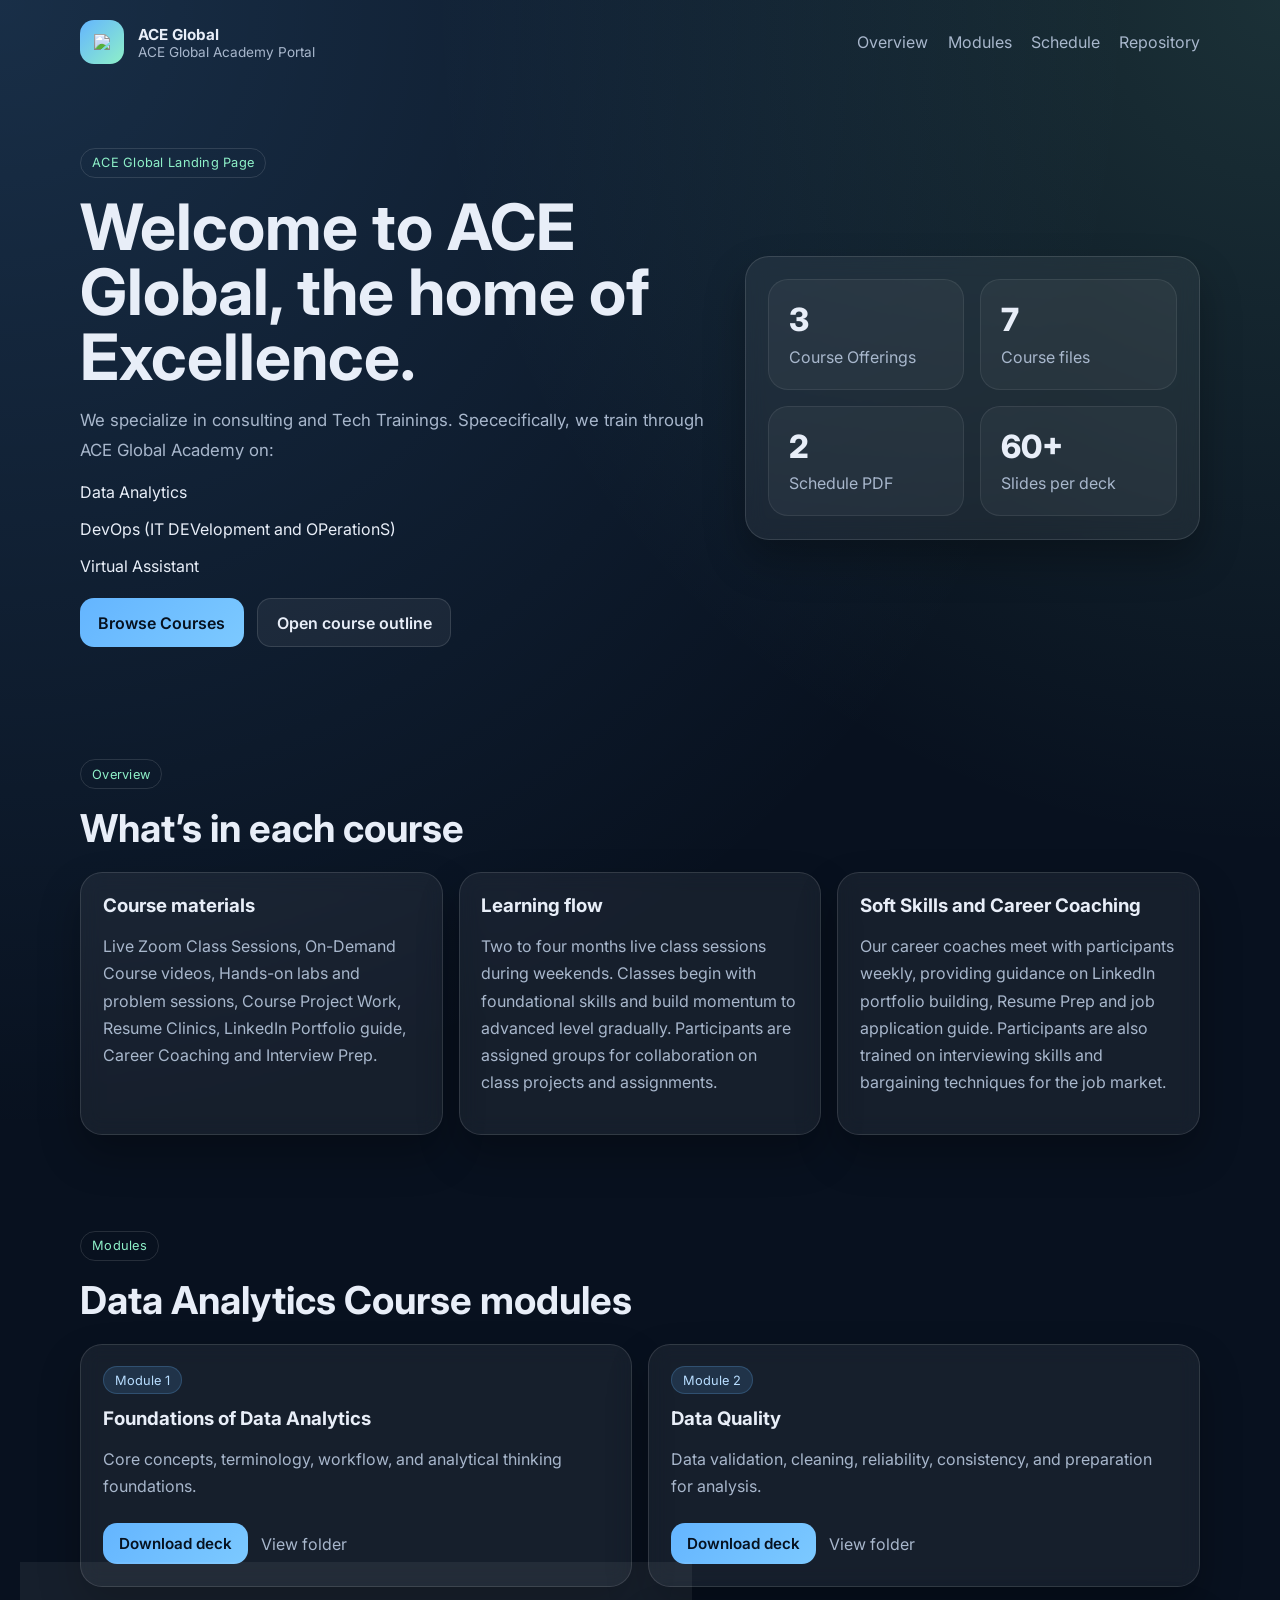
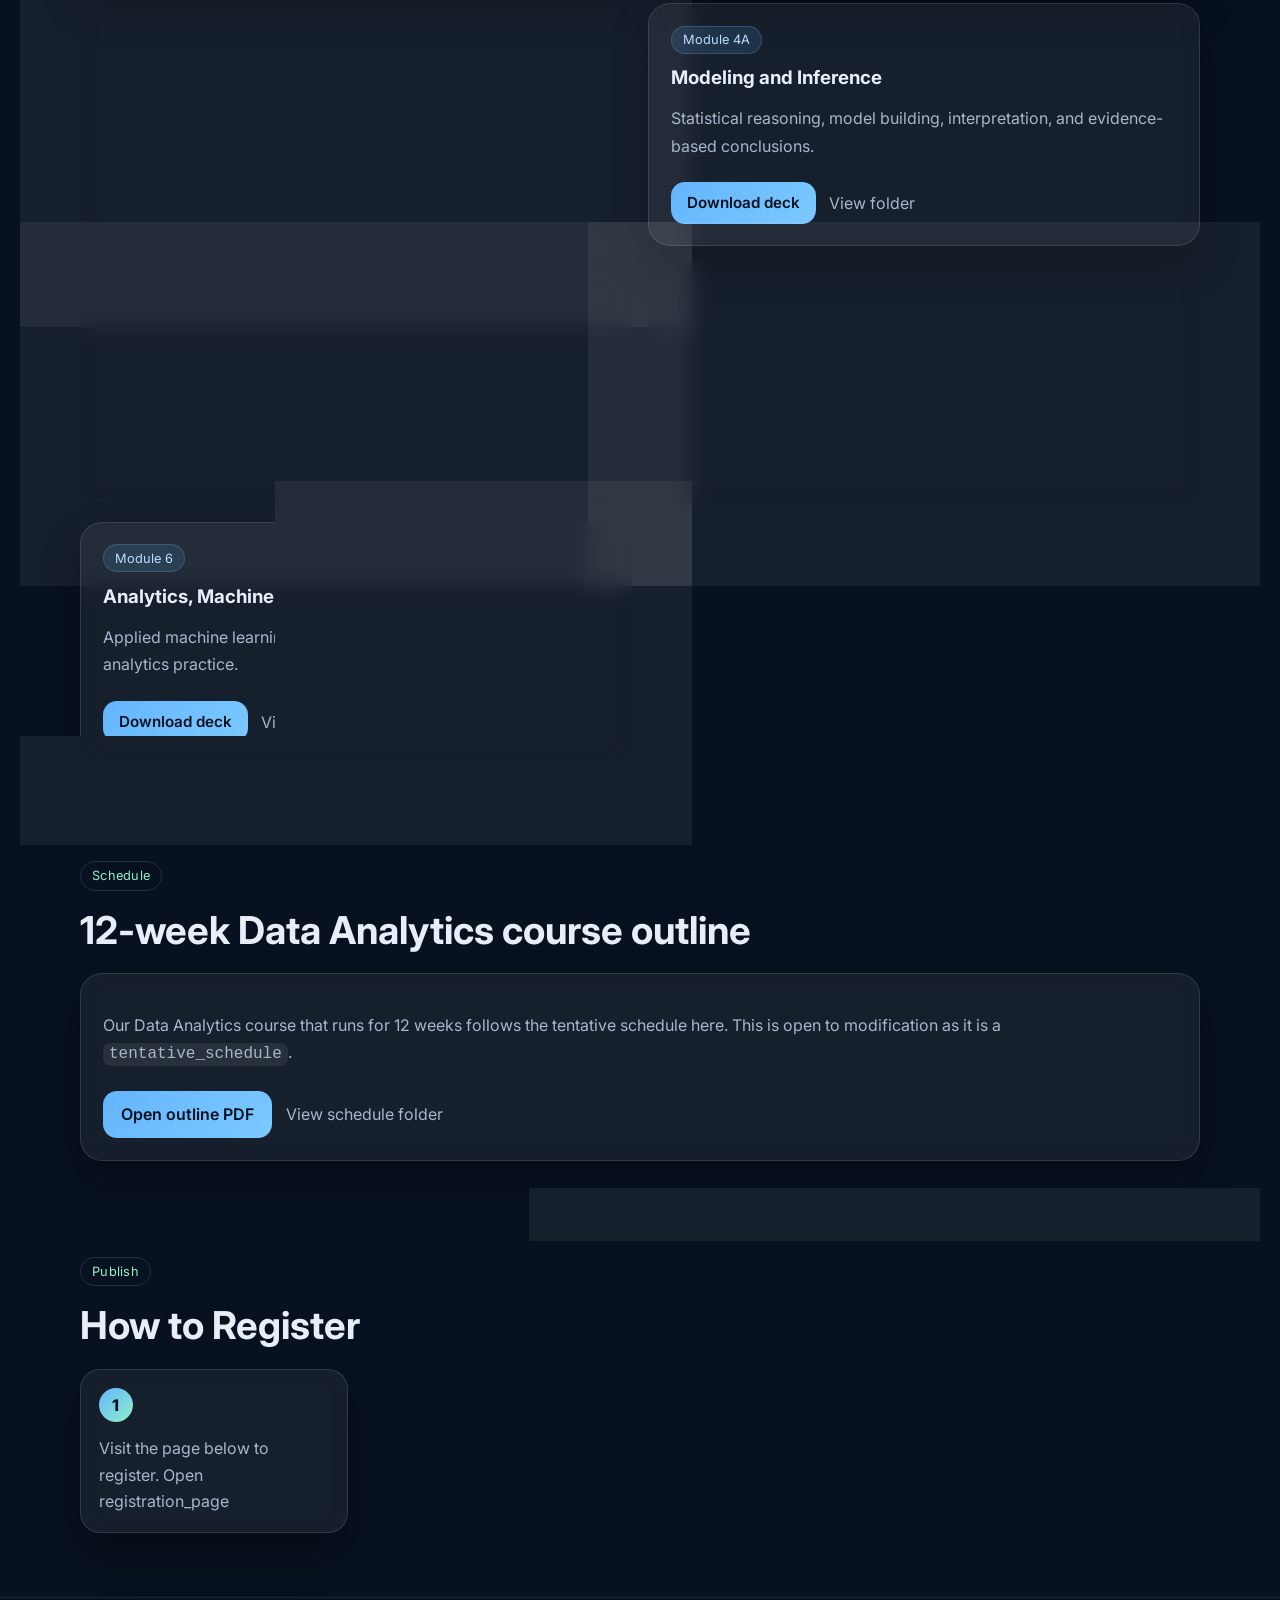
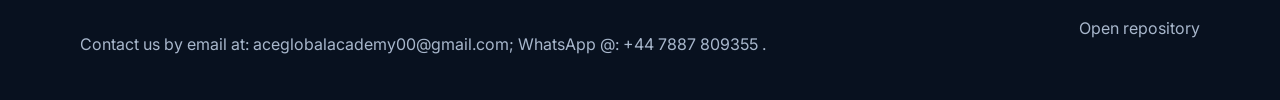
==== index.html @ cd76f262 "updated html file" ====
<!DOCTYPE html>
<html lang="en">
<head>
  <meta charset="UTF-8" />
  <meta name="viewport" content="width=device-width, initial-scale=1.0" />
  <title>ACE Global Analytics Course</title>
  <meta name="description" content="ACE Global public analytics course materials, including module decks and the 12-week course outline." />
  <link rel="preconnect" href="https://fonts.googleapis.com">
  <link rel="preconnect" href="https://fonts.gstatic.com" crossorigin>
  <link href="https://fonts.googleapis.com/css2?family=Inter:wght@400;500;600;700;800&display=swap" rel="stylesheet">
  <link rel="stylesheet" href="styles.css" />
</head>
<body>
  <header class="hero">
    <nav class="nav container">
      <div class="brand">
	      <div class="brand-mark"><img src="ACE.jpg"></div>
        <div>
          <div class="brand-title">ACE Global</div>
          <div class="brand-subtitle">ACE Global Academy Portal</div>
        </div>
      </div>
      <div class="nav-links">
        <a href="#overview">Overview</a>
        <a href="#modules">Modules</a>
        <a href="#schedule">Schedule</a>
        <a href="https://github.com/aceglobe/Analytics" target="_blank" rel="noopener noreferrer">Repository</a>
      </div>
    </nav>

    <section class="container hero-content">
      <div class="hero-copy">
        <span class="eyebrow">ACE Global Landing Page</span>
        <h1>Welcome to ACE Global, the home of Excellence.</h1>
        <p>
          We specialize in consulting and Tech Trainings. Spececifically, we train through ACE Global Academy on:
        </p>

	</p>
	   Data Analytics
	</p>

	</p>
           DevOps (IT DEVelopment and OPerationS)
        </p>

	</p>
           Virtual Assistant
        </p>
	
        <div class="hero-actions">
          <a class="button primary" href="#modules">Browse Courses</a>
          <a class="button secondary" href="#schedule">Open course outline</a>
        </div>
      </div>
      <div class="hero-card">
        <div class="stat-grid">
          <div class="stat">
            <span class="stat-number">3</span>
            <span class="stat-label">Course Offerings</span>
          </div>
          <div class="stat">
            <span class="stat-number">7</span>
            <span class="stat-label">Course files</span>
          </div>
          <div class="stat">
            <span class="stat-number">2</span>
            <span class="stat-label">Schedule PDF</span>
          </div>
          <div class="stat">
            <span class="stat-number">60+</span>
            <span class="stat-label">Slides per deck</span>
          </div>
        </div>
      </div>
    </section>
  </header>

  <main>
    <section id="overview" class="container section">
      <div class="section-heading">
        <span class="eyebrow">Overview</span>
        <h2>What’s in each course </h2>
      </div>
      <div class="overview-grid">
        <article class="panel">
          <h3>Course materials</h3>
          <p>
            Live Zoom Class Sessions, On-Demand Course videos, Hands-on labs and problem sessions, Course Project Work, Resume Clinics, LinkedIn Portfolio guide, Career Coaching and Interview Prep. 
          </p>
        </article>
        <article class="panel">
          <h3>Learning flow</h3>
          <p>
            Two to four months live class sessions during weekends. Classes begin with foundational skills and build momentum to advanced level gradually. Participants are assigned groups for collaboration on class projects and assignments. 
          </p>
        </article>
        <article class="panel">
          <h3>Soft Skills and Career Coaching</h3>
          <p>
            Our career coaches meet with participants weekly, providing guidance on LinkedIn portfolio building, Resume Prep and job application guide. Participants are also trained on interviewing skills and bargaining techniques for the job market. 
	  </p>
        </article>
      </div>
    </section>

    <section id="modules" class="container section">
      <div class="section-heading">
        <span class="eyebrow">Modules</span>
        <h2>Data Analytics Course modules</h2>
      </div>

      <div class="cards">
        <article class="card">
          <div class="card-badge">Module 1</div>
          <h3>Foundations of Data Analytics</h3>
          <p>Core concepts, terminology, workflow, and analytical thinking foundations.</p>
          <div class="card-actions">
            <a class="button small primary" href="https://github.com/aceglobe/Analytics/blob/main/module1/50_Module_1_Foundations_of_Data_Analytics_Expanded_60plus_Student_REUPLOAD.pptx?raw=1">Download deck</a>
            <a class="text-link" href="https://github.com/aceglobe/Analytics/tree/main/module1" target="_blank" rel="noopener noreferrer">View folder</a>
          </div>
        </article>

        <article class="card">
          <div class="card-badge">Module 2</div>
          <h3>Data Quality</h3>
          <p>Data validation, cleaning, reliability, consistency, and preparation for analysis.</p>
          <div class="card-actions">
            <a class="button small primary" href="https://github.com/aceglobe/Analytics/blob/main/module2/Module_2_Data_Quality_Expanded_60plus_Student.pptx?raw=1">Download deck</a>
            <a class="text-link" href="https://github.com/aceglobe/Analytics/tree/main/module2" target="_blank" rel="noopener noreferrer">View folder</a>
          </div>
        </article>

        <article class="card">
          <div class="card-badge">Module 3</div>
          <h3>Exploratory Data Analysis</h3>
          <p>Pattern discovery, summary techniques, visual exploration, and early insight generation.</p>
          <div class="card-actions">
            <a class="button small primary" href="https://github.com/aceglobe/Analytics/blob/main/module3/Module_3_EDA_Expanded_60plus_Student.pptx?raw=1">Download deck</a>
            <a class="text-link" href="https://github.com/aceglobe/Analytics/tree/main/module3" target="_blank" rel="noopener noreferrer">View folder</a>
          </div>
        </article>

        <article class="card">
          <div class="card-badge">Module 4A</div>
          <h3>Modeling and Inference</h3>
          <p>Statistical reasoning, model building, interpretation, and evidence-based conclusions.</p>
          <div class="card-actions">
            <a class="button small primary" href="https://github.com/aceglobe/Analytics/blob/main/module4/Module_4_Modeling_and_Inference_Expanded_60plus_Student%20(1).pptx?raw=1">Download deck</a>
            <a class="text-link" href="https://github.com/aceglobe/Analytics/tree/main/module4" target="_blank" rel="noopener noreferrer">View folder</a>
          </div>
        </article>

        <article class="card">
          <div class="card-badge">Module 4B</div>
          <h3>Hypothesis Testing & Experimental Inference</h3>
          <p>Testing frameworks, experimental design, significance, and interpretation of results.</p>
          <div class="card-actions">
            <a class="button small primary" href="https://github.com/aceglobe/Analytics/blob/main/module4/Module_4B_Hypothesis_Testing_and_Experimental_Inference_Expanded_60plus_Student_REUPLOAD.pptx?raw=1">Download deck</a>
            <a class="text-link" href="https://github.com/aceglobe/Analytics/tree/main/module4" target="_blank" rel="noopener noreferrer">View folder</a>
          </div>
        </article>

        <article class="card">
          <div class="card-badge">Module 5</div>
          <h3>Predictive & Prescriptive Analytics</h3>
          <p>Forecasting, decision support, optimization, and action-oriented analytics methods.</p>
          <div class="card-actions">
            <a class="button small primary" href="https://github.com/aceglobe/Analytics/blob/main/module5/Module_5_Predictive_and_Prescriptive_Analytics_Expanded_60plus_Student_REUPLOAD.pptx?raw=1">Download deck</a>
            <a class="text-link" href="https://github.com/aceglobe/Analytics/tree/main/module5" target="_blank" rel="noopener noreferrer">View folder</a>
          </div>
        </article>

        <article class="card">
          <div class="card-badge">Module 6</div>
          <h3>Analytics, Machine Learning & AI</h3>
          <p>Applied machine learning concepts and the role of AI in modern analytics practice.</p>
          <div class="card-actions">
            <a class="button small primary" href="https://github.com/aceglobe/Analytics/blob/main/module6/Module_7_Analytics_Machine_Learning_and_AI_Expanded_60plus_Student_REUPLOAD.pptx?raw=1">Download deck</a>
            <a class="text-link" href="https://github.com/aceglobe/Analytics/tree/main/module6" target="_blank" rel="noopener noreferrer">View folder</a>
          </div>
        </article>
      </div>
    </section>

    <section id="schedule" class="container section">
      <div class="section-heading">
        <span class="eyebrow">Schedule</span>
        <h2>12-week Data Analytics course outline</h2>
      </div>
      <div class="schedule-panel">
        <div>
          <p>
            Our Data Analytics course that runs for 12 weeks follows the tentative schedule here. This is open to modification as it is a <code>tentative_schedule</code>.
          </p>
          <div class="card-actions">
            <a class="button primary" href="https://github.com/aceglobe/Analytics/blob/main/tentative_schedule/12_Week_Data_Analytics_Course_Outline.pdf?raw=1">Open outline PDF</a>
            <a class="text-link" href="https://github.com/aceglobe/Analytics/tree/main/tentative_schedule" target="_blank" rel="noopener noreferrer">View schedule folder</a>
          </div>
        </div>
      </div>
    </section>

    <section class="container section">
      <div class="section-heading">
        <span class="eyebrow">Publish</span>
        <h2>How to Register</h2>
      </div>
      <div class="steps">
        <div class="step"><span>1</span>
		<p>
		  Visit the page below to register.
		  <a href="https://docs.google.com/forms/d/e/1FAIpQLScy0Xc6kVaks9pZMS_mR-wgnN0rDf_2J7E4fteu8I2uN9z2Rg/viewform?usp=header" target="_blank" rel="noopener noreferrer"></code>Open registration_page</a>
		</p>
	</div>
    </section>
  </main>

  <footer class="footer">
    <div class="container footer-content">
      <p>Contact us by email at: aceglobalacademy00@gmail.com; WhatsApp @: +44 7887 809355
 .</p>
      <a href="https://github.com/aceglobe/Analytics" target="_blank" rel="noopener noreferrer">Open repository</a>
    </div>
  </footer>
</body>
</html>
---- styles.css ----
:root {
  --bg: #08111f;
  --bg-soft: #0f1b2d;
  --panel: rgba(255,255,255,0.06);
  --panel-border: rgba(255,255,255,0.12);
  --text: #e8eef8;
  --muted: #a8b7cc;
  --accent: #64b5ff;
  --accent-2: #8ef0c8;
  --shadow: 0 20px 40px rgba(0,0,0,0.28);
}

* { box-sizing: border-box; }
html { scroll-behavior: smooth; }
body {
  margin: 0;
  font-family: 'Inter', system-ui, sans-serif;
  background:
    radial-gradient(circle at top left, rgba(100,181,255,0.18), transparent 32%),
    radial-gradient(circle at top right, rgba(142,240,200,0.14), transparent 24%),
    var(--bg);
  color: var(--text);
}

a { color: inherit; text-decoration: none; }
.container { width: min(1120px, calc(100% - 2rem)); margin: 0 auto; }
.hero { padding-bottom: 3rem; }
.nav {
  display: flex;
  justify-content: space-between;
  align-items: center;
  padding: 1.25rem 0;
}
.brand { display: flex; gap: 0.85rem; align-items: center; }
.brand-mark {
  width: 44px; height: 44px; border-radius: 14px;
  display: grid; place-items: center;
  background: linear-gradient(135deg, var(--accent), var(--accent-2));
  color: #03111f; font-weight: 800;
}
.brand-title { font-size: 0.95rem; font-weight: 700; }
.brand-subtitle { font-size: 0.85rem; color: var(--muted); }
.nav-links { display: flex; gap: 1.2rem; color: var(--muted); }
.nav-links a:hover, .text-link:hover { color: white; }
.hero-content {
  display: grid;
  grid-template-columns: 1.25fr 0.9fr;
  gap: 2rem;
  align-items: center;
  padding: 4rem 0 2rem;
}
.eyebrow {
  display: inline-block;
  padding: 0.4rem 0.7rem;
  border: 1px solid var(--panel-border);
  border-radius: 999px;
  color: var(--accent-2);
  font-size: 0.8rem;
  letter-spacing: 0.02em;
  margin-bottom: 1rem;
}
.hero-copy h1 {
  font-size: clamp(2.5rem, 5vw, 4.5rem);
  line-height: 1.02;
  margin: 0 0 1rem;
}
.hero-copy p {
  font-size: 1.05rem;
  color: var(--muted);
  max-width: 650px;
  line-height: 1.75;
}
.hero-actions, .card-actions { display: flex; gap: 0.85rem; flex-wrap: wrap; margin-top: 1.4rem; }
.button {
  display: inline-flex; align-items: center; justify-content: center;
  min-height: 46px; padding: 0.85rem 1.15rem; border-radius: 14px;
  font-weight: 600; transition: transform 0.18s ease, opacity 0.18s ease;
}
.button:hover { transform: translateY(-1px); }
.button.primary { background: linear-gradient(135deg, var(--accent), #7cc9ff); color: #06111f; }
.button.secondary { background: rgba(255,255,255,0.06); border: 1px solid var(--panel-border); }
.button.small { min-height: 40px; padding: 0.7rem 1rem; font-size: 0.95rem; }
.text-link { color: var(--muted); display: inline-flex; align-items: center; }
.hero-card, .panel, .card, .schedule-panel, .step {
  background: var(--panel);
  border: 1px solid var(--panel-border);
  box-shadow: var(--shadow);
  backdrop-filter: blur(10px);
}
.hero-card {
  border-radius: 24px;
  padding: 1.4rem;
}
.stat-grid {
  display: grid;
  grid-template-columns: repeat(2, 1fr);
  gap: 1rem;
}
.stat {
  background: rgba(255,255,255,0.04);
  border: 1px solid rgba(255,255,255,0.08);
  border-radius: 20px;
  padding: 1.25rem;
}
.stat-number { display:block; font-size: 2rem; font-weight: 800; margin-bottom: 0.35rem; }
.stat-label { color: var(--muted); line-height: 1.5; }
.section { padding: 2rem 0 4rem; }
.section-heading { margin-bottom: 1.3rem; }
.section-heading h2 { margin: 0; font-size: clamp(1.7rem, 3vw, 2.5rem); }
.overview-grid, .cards, .steps {
  display: grid;
  gap: 1rem;
}
.overview-grid { grid-template-columns: repeat(3, 1fr); }
.cards { grid-template-columns: repeat(2, 1fr); }
.panel, .card, .schedule-panel { border-radius: 22px; padding: 1.35rem; }
.panel p, .card p, .schedule-panel p { color: var(--muted); line-height: 1.7; }
.card-badge {
  display: inline-block;
  background: rgba(100,181,255,0.14);
  color: #b8ddff;
  border: 1px solid rgba(100,181,255,0.22);
  border-radius: 999px;
  padding: 0.35rem 0.7rem;
  font-size: 0.8rem;
  margin-bottom: 0.8rem;
}
.card h3, .panel h3 { margin-top: 0; margin-bottom: 0.55rem; }
.steps { grid-template-columns: repeat(4, 1fr); }
.step {
  border-radius: 20px;
  padding: 1.1rem;
}
.step span {
  width: 34px; height: 34px; display: grid; place-items: center;
  border-radius: 50%; background: linear-gradient(135deg, var(--accent), var(--accent-2));
  color: #08111f; font-weight: 800; margin-bottom: 0.85rem;
}
.step p { margin: 0; color: var(--muted); line-height: 1.65; }
.footer { border-top: 1px solid rgba(255,255,255,0.08); padding: 1.25rem 0 2rem; }
.footer-content { display: flex; justify-content: space-between; gap: 1rem; color: var(--muted); }
code {
  background: rgba(255,255,255,0.08);
  padding: 0.15rem 0.4rem;
  border-radius: 8px;
  font-family: ui-monospace, SFMono-Regular, Menlo, Consolas, monospace;
}

@media (max-width: 900px) {
  .hero-content, .overview-grid, .cards, .steps { grid-template-columns: 1fr; }
  .nav { flex-direction: column; gap: 1rem; align-items: flex-start; }
}

@media (max-width: 640px) {
  .nav-links { flex-wrap: wrap; gap: 0.8rem; }
  .hero-copy h1 { font-size: 2.3rem; }
  .footer-content { flex-direction: column; }
}
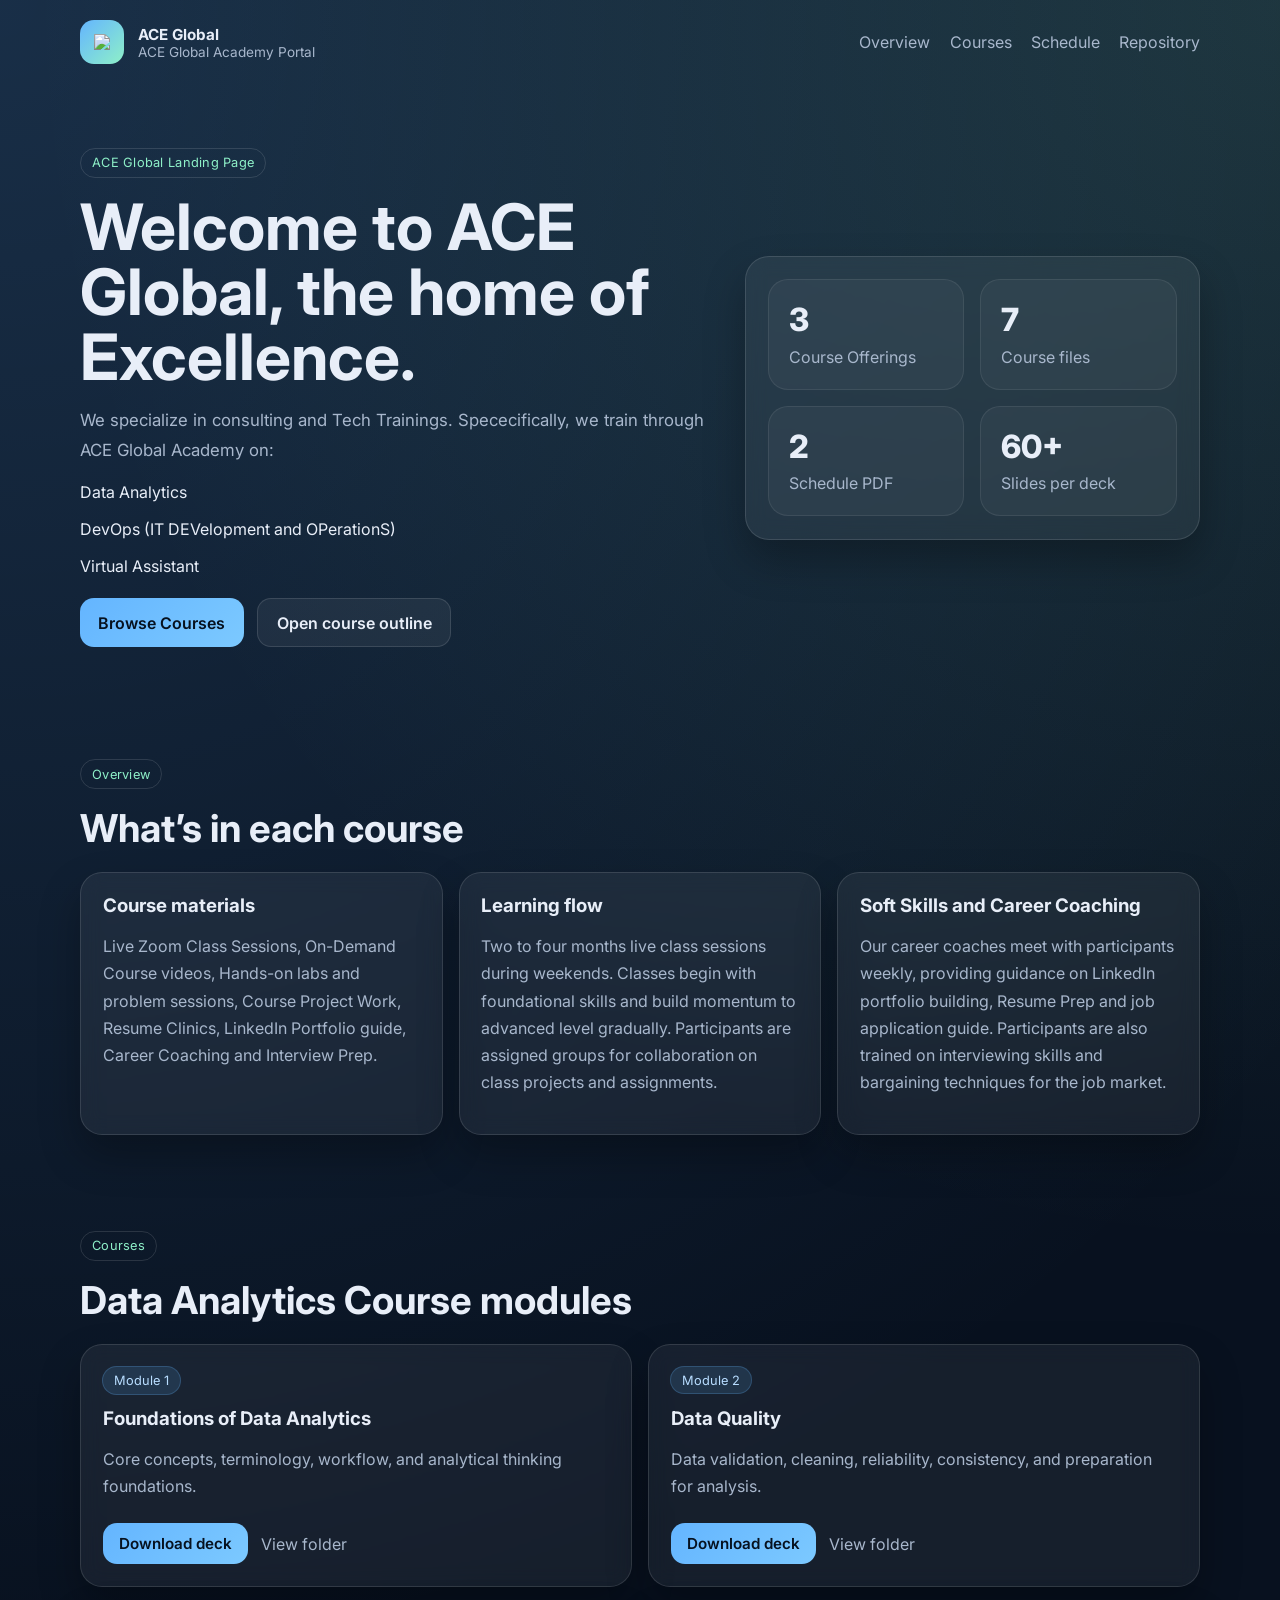
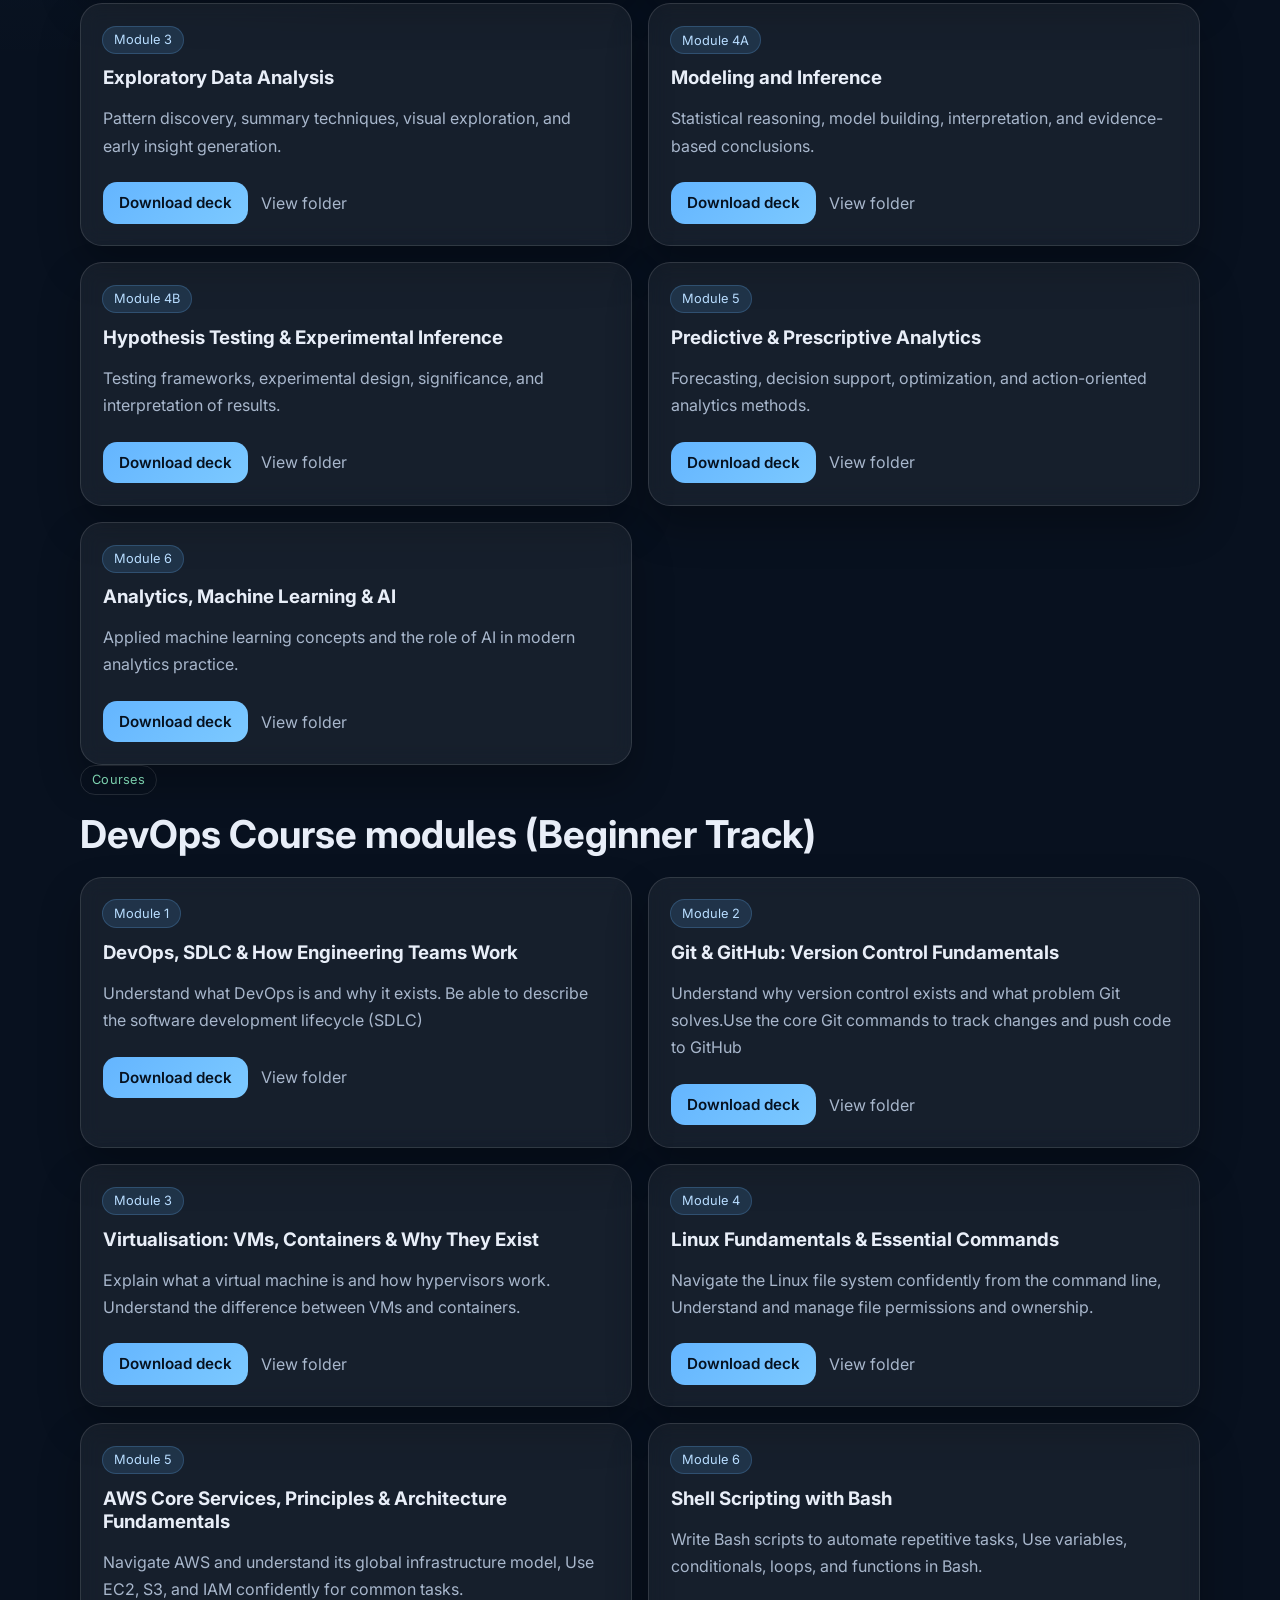
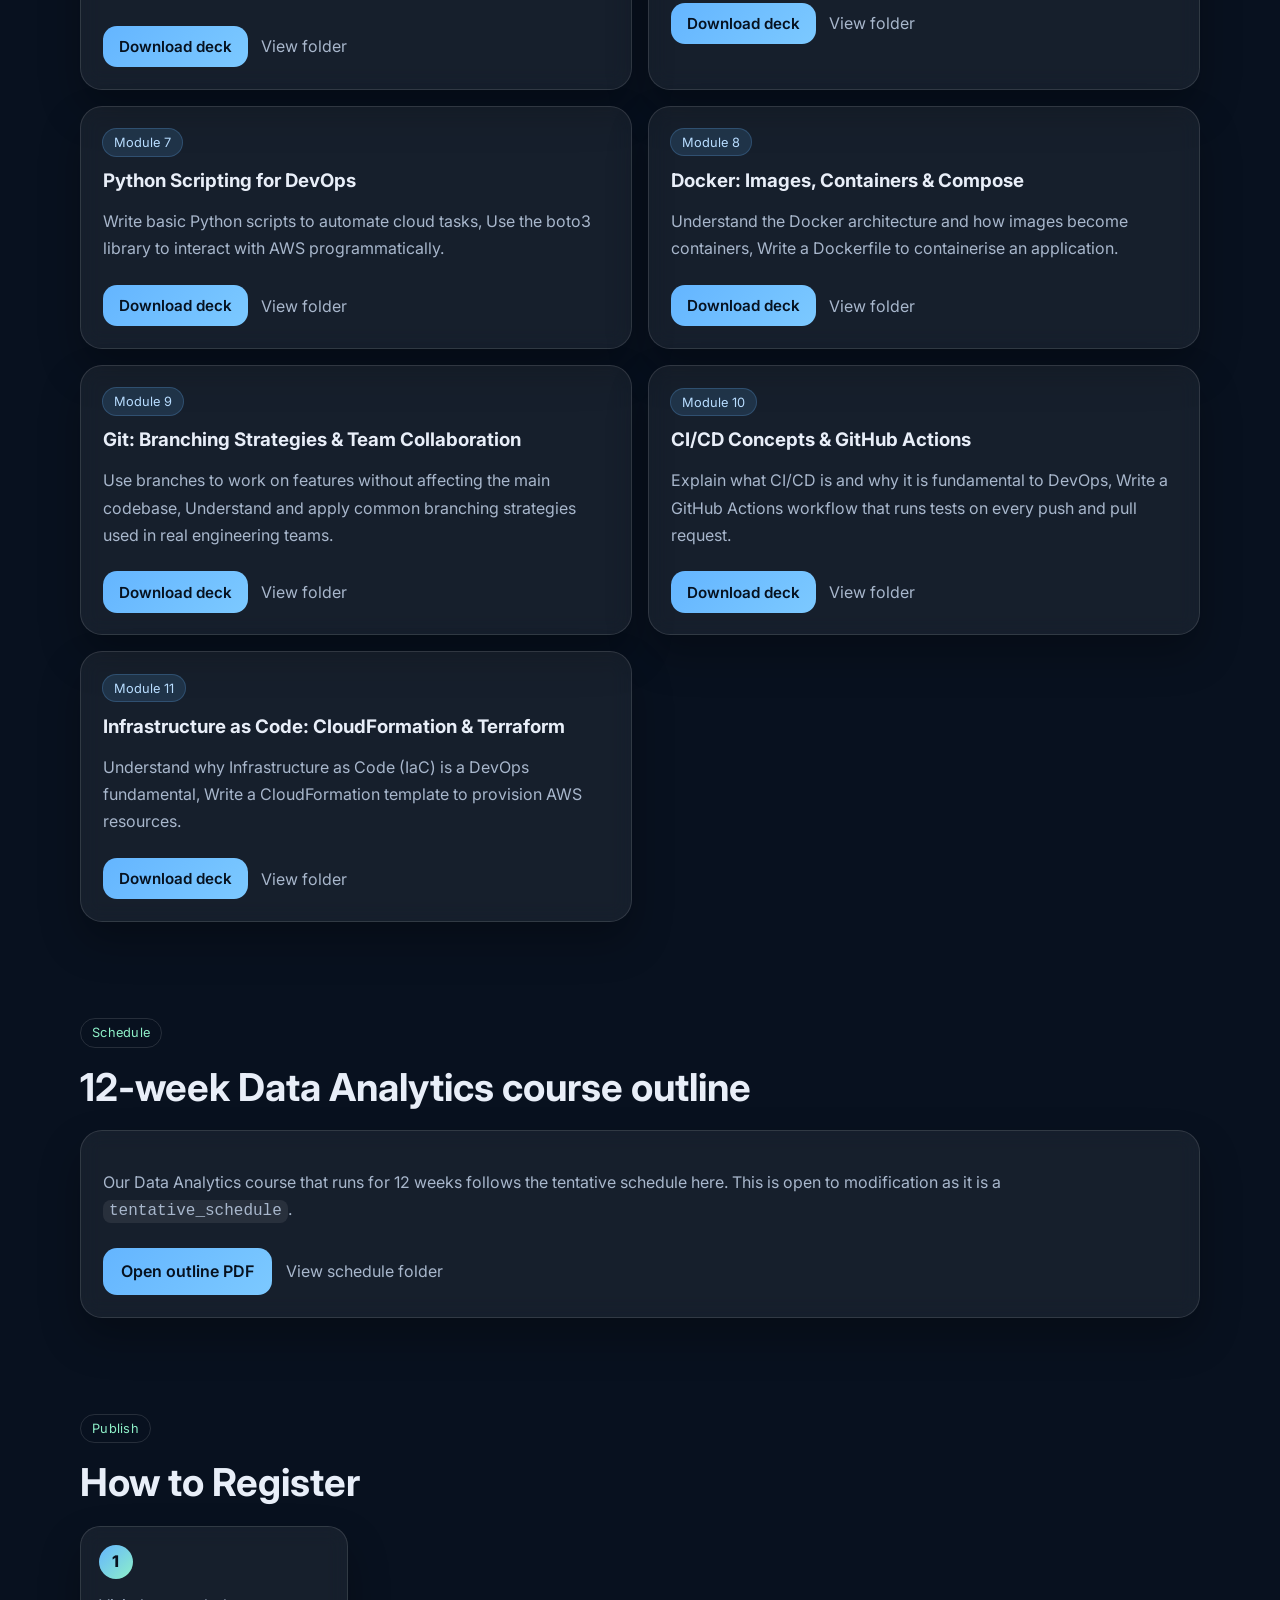
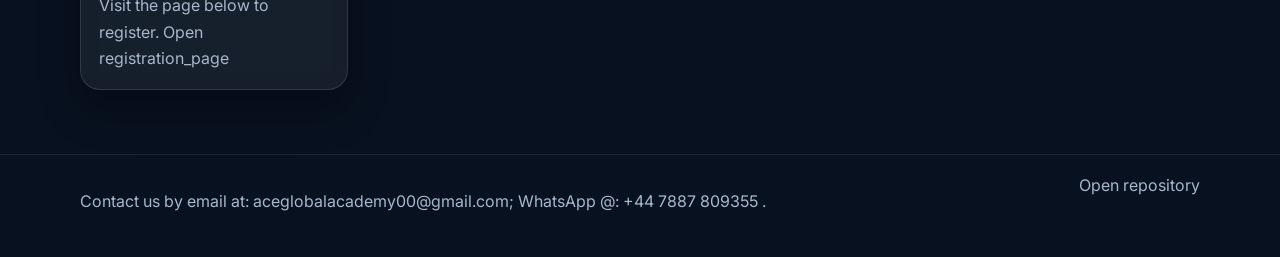
==== commit 958a0a01: "updated index.html file to add DevOps" ====
--- a/index.html
+++ b/index.html
@@ -22,7 +22,7 @@
       </div>
       <div class="nav-links">
         <a href="#overview">Overview</a>
-        <a href="#modules">Modules</a>
+        <a href="#modules">Courses</a>
         <a href="#schedule">Schedule</a>
         <a href="https://github.com/aceglobe/Analytics" target="_blank" rel="noopener noreferrer">Repository</a>
       </div>
@@ -104,9 +104,9 @@
       </div>
     </section>
 
-    <section id="modules" class="container section">
-      <div class="section-heading">
-        <span class="eyebrow">Modules</span>
+    <section id="courses" class="container section">
+      <div class="section-heading">
+        <span class="eyebrow">Courses</span>
         <h2>Data Analytics Course modules</h2>
       </div>
 
@@ -178,6 +178,123 @@
           <div class="card-actions">
             <a class="button small primary" href="https://github.com/aceglobe/Analytics/blob/main/module6/Module_7_Analytics_Machine_Learning_and_AI_Expanded_60plus_Student_REUPLOAD.pptx?raw=1">Download deck</a>
             <a class="text-link" href="https://github.com/aceglobe/Analytics/tree/main/module6" target="_blank" rel="noopener noreferrer">View folder</a>
+          </div>
+        </article>
+      </div>
+
+      <div class="section-heading">
+        <span class="eyebrow">Courses</span>
+        <h2>DevOps Course modules (Beginner Track)</h2>
+      </div>
+
+      <div class="cards">
+        <article class="card">
+          <div class="card-badge">Module 1</div>
+          <h3>DevOps, SDLC & How Engineering Teams Work</h3>
+          <p>Understand what DevOps is and why it exists. Be able to describe the software development lifecycle (SDLC)</p>
+          <div class="card-actions">
+            <a class="button small primary" href="https://github.com/aceglobe/DevOps/blob/main/schedule_syllabus/devops_training_program_v1.0.docx.pdf">Download deck</a>
+            <a class="text-link" href="https://github.com/aceglobe/DevOps/tree/main/schedule_syllabus" target="_blank" rel="noopener noreferrer">View folder</a>
+          </div>
+        </article>
+
+        <article class="card">
+          <div class="card-badge">Module 2</div>
+          <h3>Git & GitHub: Version Control Fundamentals</h3>
+          <p>Understand why version control exists and what problem Git solves.Use the core Git commands to track changes and push code to GitHub</p>
+          <div class="card-actions">
+            <a class="button small primary" href="https://github.com/aceglobe/DevOps/blob/main/schedule_syllabus/devops_training_program_v1.0.docx.pdf">Download deck</a>
+            <a class="text-link" href="https://github.com/aceglobe/DevOps/tree/main/schedule_syllabus" target="_blank" rel="noopener noreferrer">View folder</a>
+          </div>
+        </article>
+
+        <article class="card">
+          <div class="card-badge">Module 3</div>
+          <h3>Virtualisation: VMs, Containers & Why They Exist</h3>
+          <p>Explain what a virtual machine is and how hypervisors work. Understand the difference between VMs and containers.</p>
+          <div class="card-actions">
+            <a class="button small primary" href="https://github.com/aceglobe/DevOps/blob/main/schedule_syllabus/devops_training_program_v1.0.docx.pdf">Download deck</a>
+            <a class="text-link" href="https://github.com/aceglobe/DevOps/tree/main/schedule_syllabus" target="_blank" rel="noopener noreferrer">View folder</a>
+          </div>
+        </article>
+
+        <article class="card">
+          <div class="card-badge">Module 4</div>
+          <h3>Linux Fundamentals & Essential Commands</h3>
+          <p>Navigate the Linux file system confidently from the command line, Understand and manage file permissions and ownership.</p>
+          <div class="card-actions">
+            <a class="button small primary" href="https://github.com/aceglobe/DevOps/blob/main/schedule_syllabus/devops_training_program_v1.0.docx.pdf">Download deck</a>
+            <a class="text-link" href="https://github.com/aceglobe/DevOps/tree/main/schedule_syllabus" target="_blank" rel="noopener noreferrer">View folder</a>
+          </div>
+        </article>
+
+        <article class="card">
+          <div class="card-badge">Module 5</div>
+          <h3>AWS Core Services, Principles & Architecture Fundamentals</h3>
+          <p>Navigate AWS and understand its global infrastructure model, Use EC2, S3, and IAM confidently for common tasks.</p>
+          <div class="card-actions">
+            <a class="button small primary" href="https://github.com/aceglobe/DevOps/blob/main/schedule_syllabus/devops_training_program_v1.0.docx.pdf">Download deck</a>
+            <a class="text-link" href="https://github.com/aceglobe/DevOps/tree/main/schedule_syllabus" target="_blank" rel="noopener noreferrer">View folder</a>
+          </div>
+        </article>
+
+        <article class="card">
+          <div class="card-badge">Module 6</div>
+          <h3> Shell Scripting with Bash</h3>
+          <p>Write Bash scripts to automate repetitive tasks, Use variables, conditionals, loops, and functions in Bash.</p>
+          <div class="card-actions">
+            <a class="button small primary" href="https://github.com/aceglobe/DevOps/blob/main/schedule_syllabus/devops_training_program_v1.0.docx.pdf">Download deck</a>
+            <a class="text-link" href="https://github.com/aceglobe/DevOps/tree/main/schedule_syllabus" target="_blank" rel="noopener noreferrer">View folder</a>
+          </div>
+        </article>
+
+        <article class="card">
+          <div class="card-badge">Module 7</div>
+          <h3> Python Scripting for DevOps</h3>
+          <p>Write basic Python scripts to automate cloud tasks, Use the boto3 library to interact with AWS programmatically.</p>
+          <div class="card-actions">
+            <a class="button small primary" href="https://github.com/aceglobe/DevOps/blob/main/schedule_syllabus/devops_training_program_v1.0.docx.pdf">Download deck</a>
+            <a class="text-link" href="https://github.com/aceglobe/DevOps/tree/main/schedule_syllabus" target="_blank" rel="noopener noreferrer">View folder</a>
+          </div>
+	</article>
+
+	<article class="card">
+          <div class="card-badge">Module 8</div>
+          <h3> Docker: Images, Containers & Compose</h3>
+          <p>Understand the Docker architecture and how images become containers, Write a Dockerfile to containerise an application.</p>
+          <div class="card-actions">
+            <a class="button small primary" href="https://github.com/aceglobe/DevOps/blob/main/schedule_syllabus/devops_training_program_v1.0.docx.pdf">Download deck</a>
+            <a class="text-link" href="https://github.com/aceglobe/DevOps/tree/main/schedule_syllabus" target="_blank" rel="noopener noreferrer">View folder</a>
+          </div>
+	</article>
+
+	<article class="card">
+          <div class="card-badge">Module 9</div>
+          <h3> Git: Branching Strategies & Team Collaboration</h3>
+          <p>Use branches to work on features without affecting the main codebase, Understand and apply common branching strategies used in real engineering teams.</p>
+          <div class="card-actions">
+            <a class="button small primary" href="https://github.com/aceglobe/DevOps/blob/main/schedule_syllabus/devops_training_program_v1.0.docx.pdf">Download deck</a>
+            <a class="text-link" href="https://github.com/aceglobe/DevOps/tree/main/schedule_syllabus" target="_blank" rel="noopener noreferrer">View folder</a>
+          </div>
+	</article>  
+
+	<article class="card">
+          <div class="card-badge">Module 10</div>
+          <h3> CI/CD Concepts & GitHub Actions</h3>
+          <p>Explain what CI/CD is and why it is fundamental to DevOps, Write a GitHub Actions workflow that runs tests on every push and pull request.</p>
+          <div class="card-actions">
+            <a class="button small primary" href="https://github.com/aceglobe/DevOps/blob/main/schedule_syllabus/devops_training_program_v1.0.docx.pdf">Download deck</a>
+            <a class="text-link" href="https://github.com/aceglobe/DevOps/tree/main/schedule_syllabus" target="_blank" rel="noopener noreferrer">View folder</a>
+          </div>
+	</article>  
+
+	<article class="card">
+          <div class="card-badge">Module 11</div>
+          <h3> Infrastructure as Code: CloudFormation & Terraform</h3>
+          <p>Understand why Infrastructure as Code (IaC) is a DevOps fundamental, Write a CloudFormation template to provision AWS resources.</p>
+          <div class="card-actions">
+            <a class="button small primary" href="https://github.com/aceglobe/DevOps/blob/main/schedule_syllabus/devops_training_program_v1.0.docx.pdf">Download deck</a>
+            <a class="text-link" href="https://github.com/aceglobe/DevOps/tree/main/schedule_syllabus" target="_blank" rel="noopener noreferrer">View folder</a>
           </div>
         </article>
       </div>
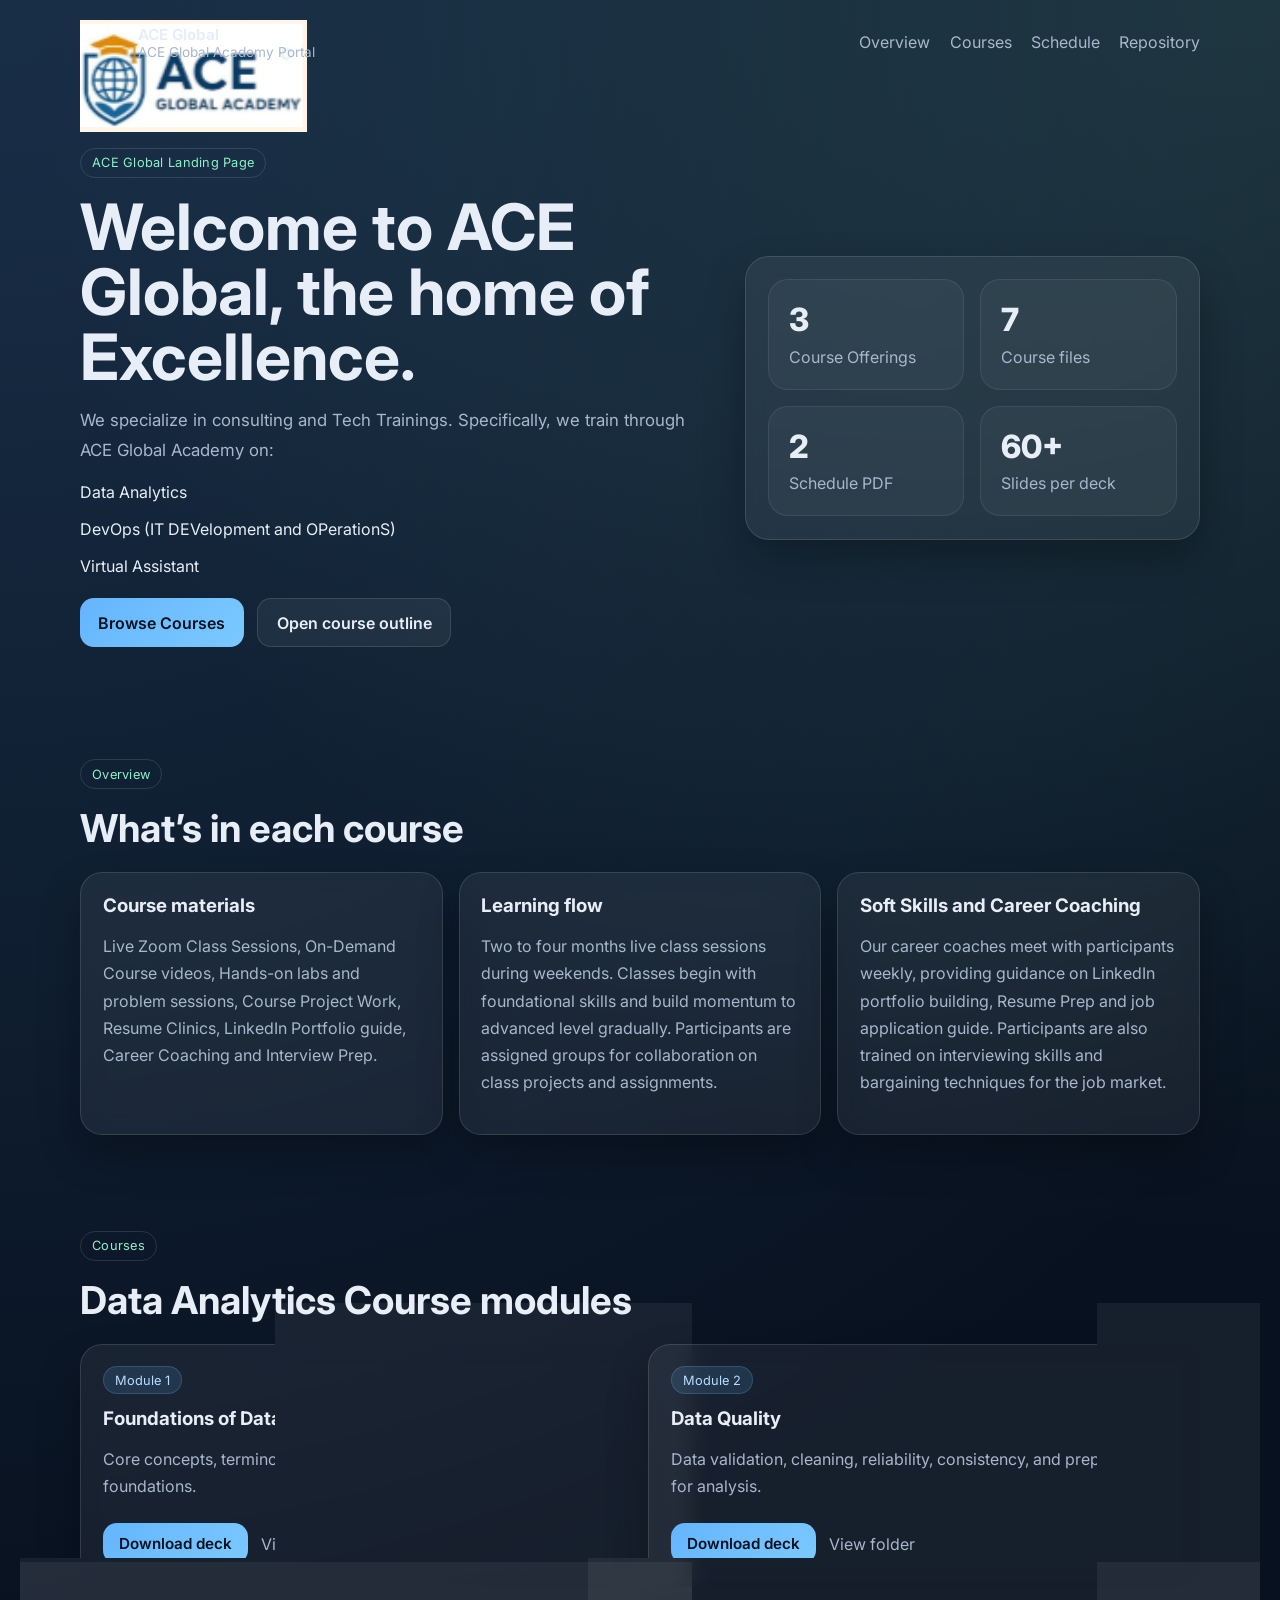
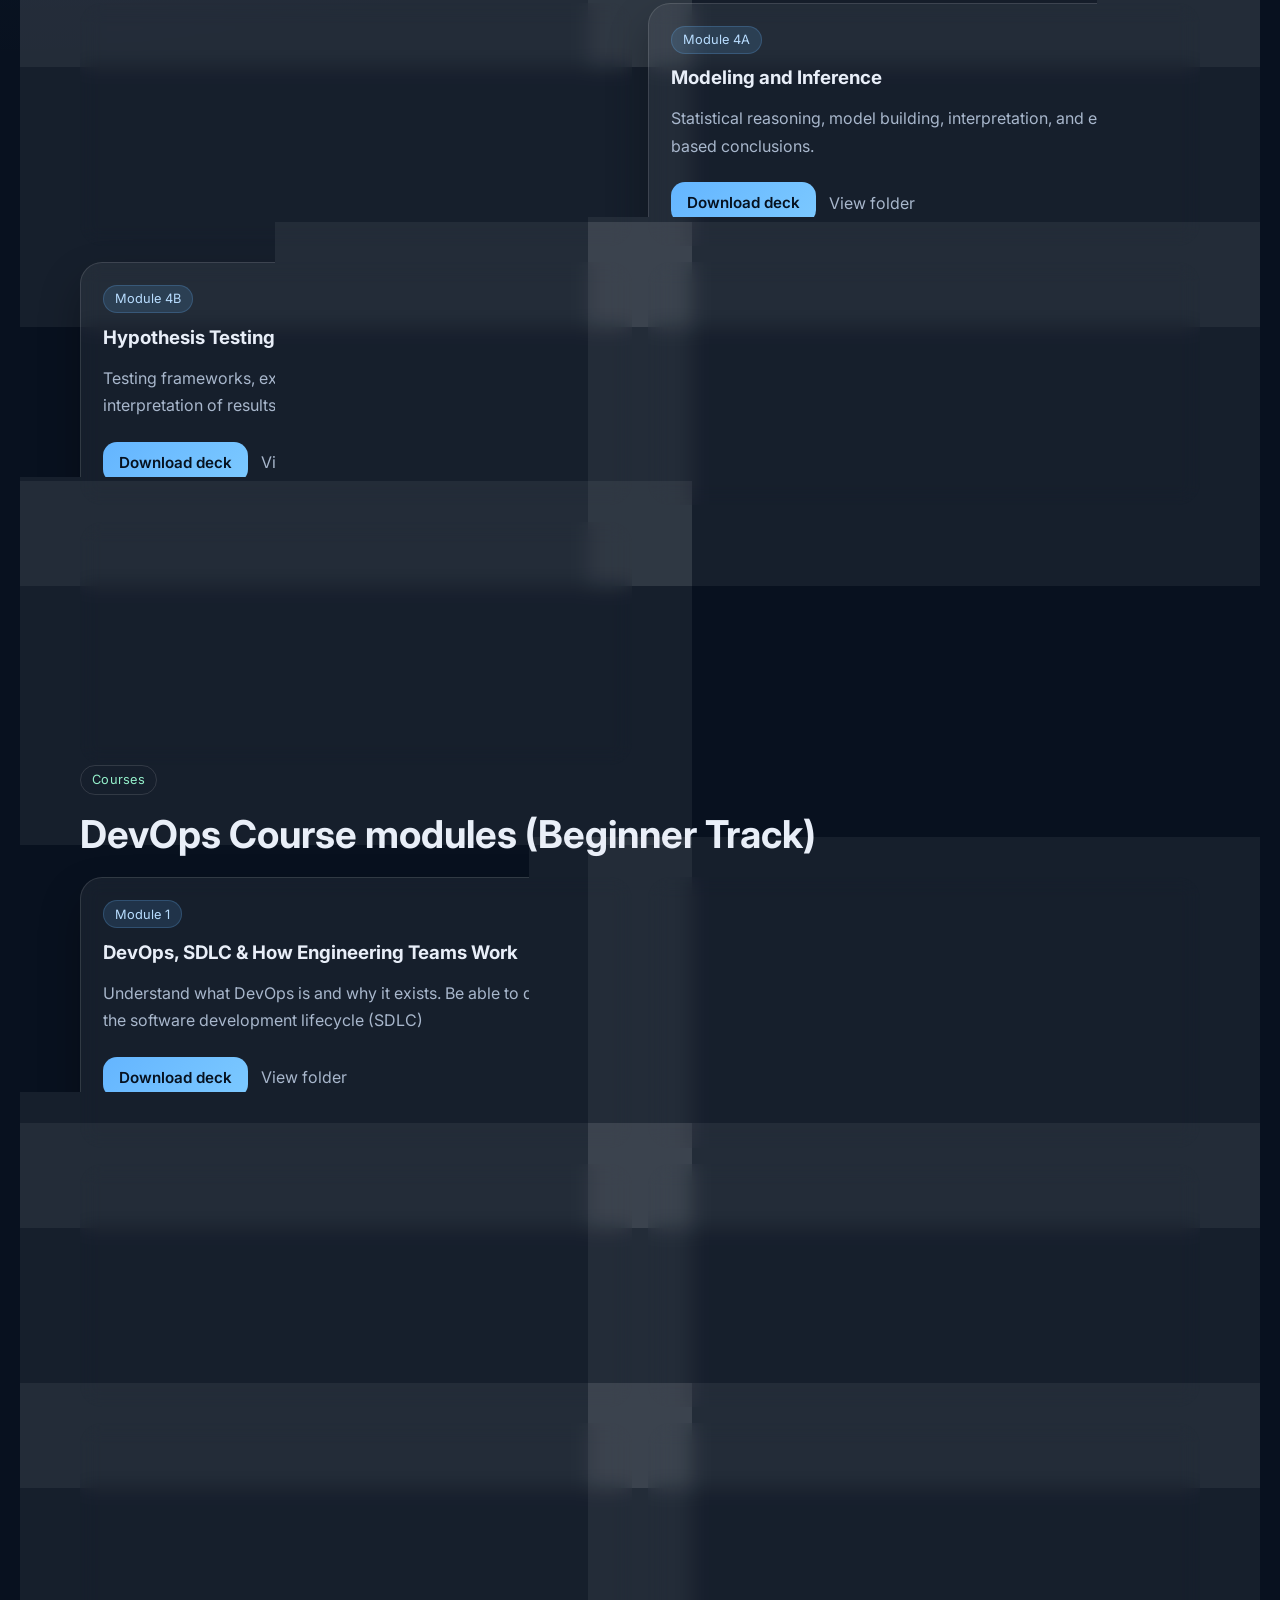
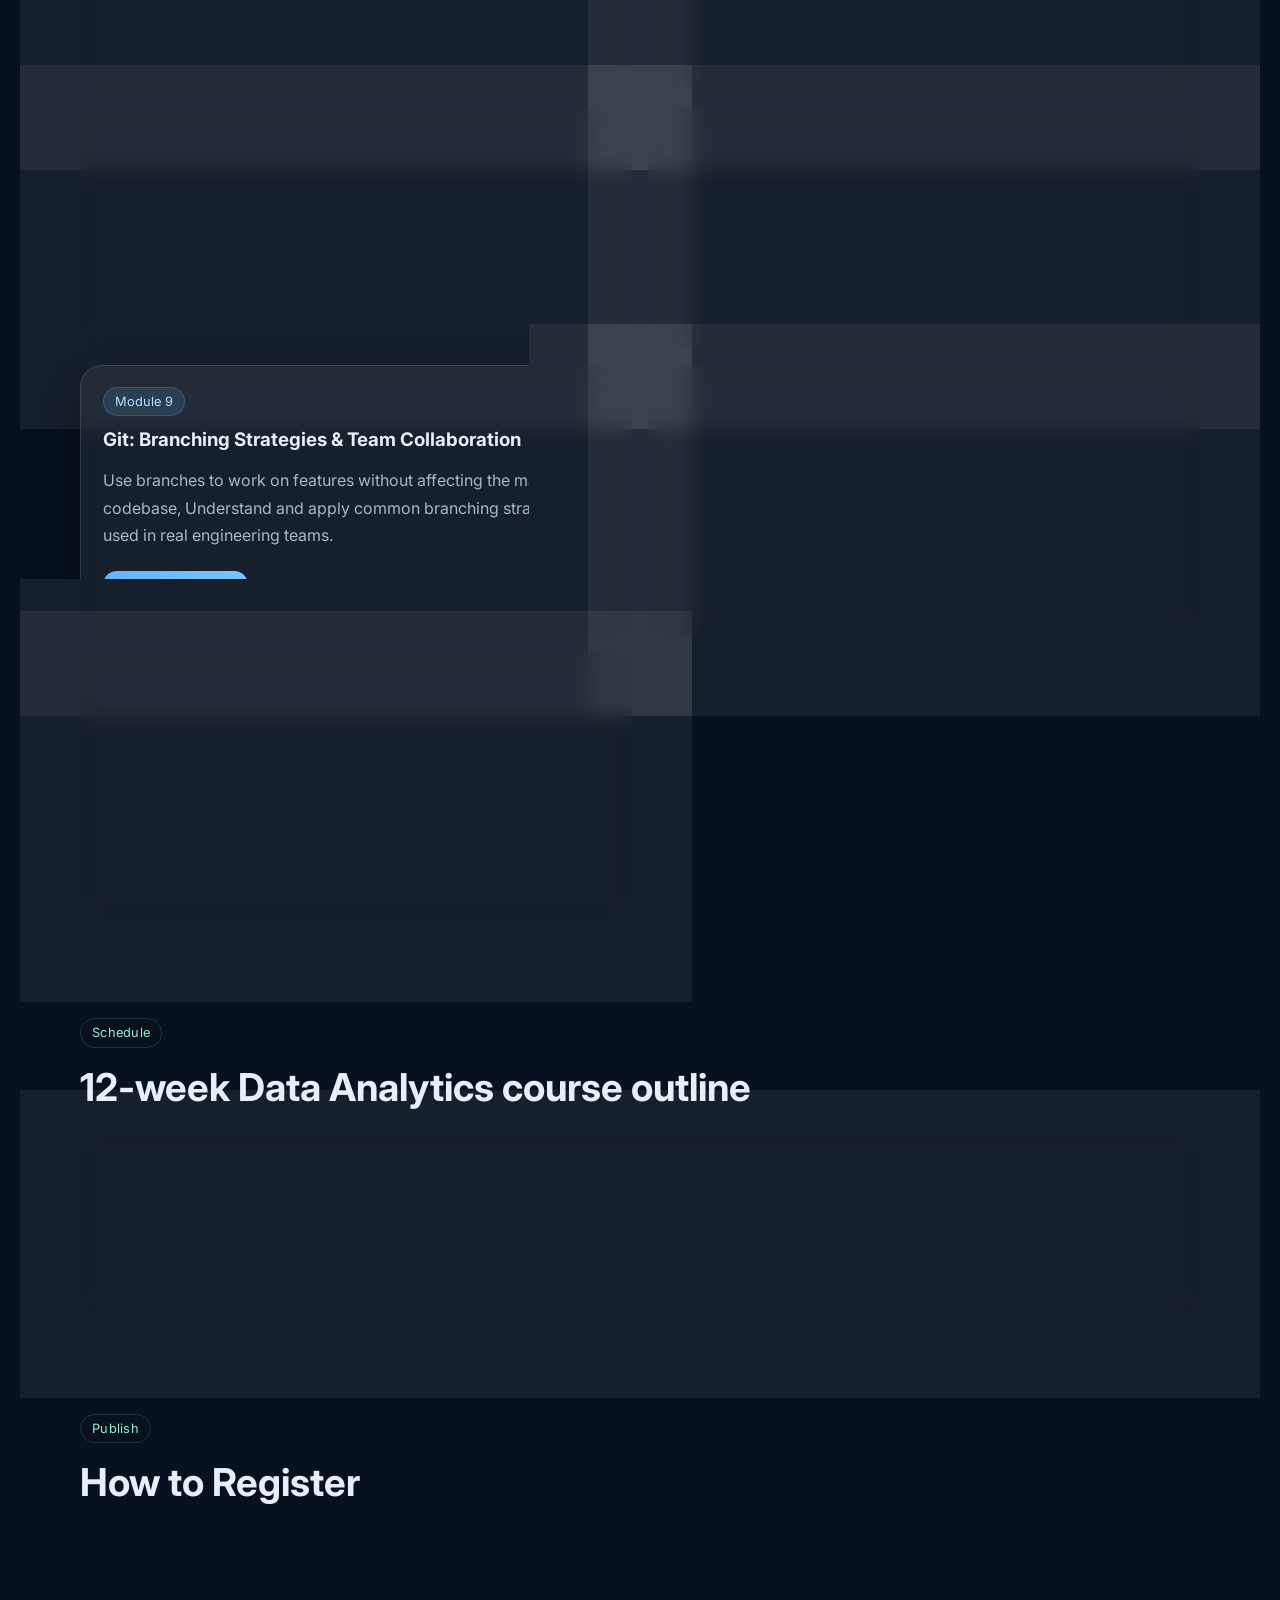
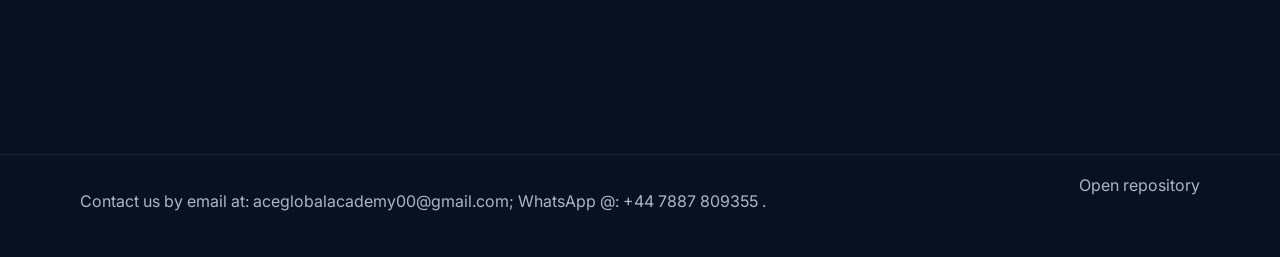
==== commit 58673b15: "Updated index.html to add logo" ====
--- a/index.html
+++ b/index.html
@@ -22,7 +22,7 @@
       </div>
       <div class="nav-links">
         <a href="#overview">Overview</a>
-        <a href="#modules">Courses</a>
+        <a href="#courses">Courses</a>
         <a href="#schedule">Schedule</a>
         <a href="https://github.com/aceglobe/Analytics" target="_blank" rel="noopener noreferrer">Repository</a>
       </div>
@@ -33,7 +33,7 @@
         <span class="eyebrow">ACE Global Landing Page</span>
         <h1>Welcome to ACE Global, the home of Excellence.</h1>
         <p>
-          We specialize in consulting and Tech Trainings. Spececifically, we train through ACE Global Academy on:
+          We specialize in consulting and Tech Trainings. Specifically, we train through ACE Global Academy on:
         </p>
 
 	</p>
@@ -49,7 +49,7 @@
         </p>
 	
         <div class="hero-actions">
-          <a class="button primary" href="#modules">Browse Courses</a>
+          <a class="button primary" href="#courses">Browse Courses</a>
           <a class="button secondary" href="#schedule">Open course outline</a>
         </div>
       </div>
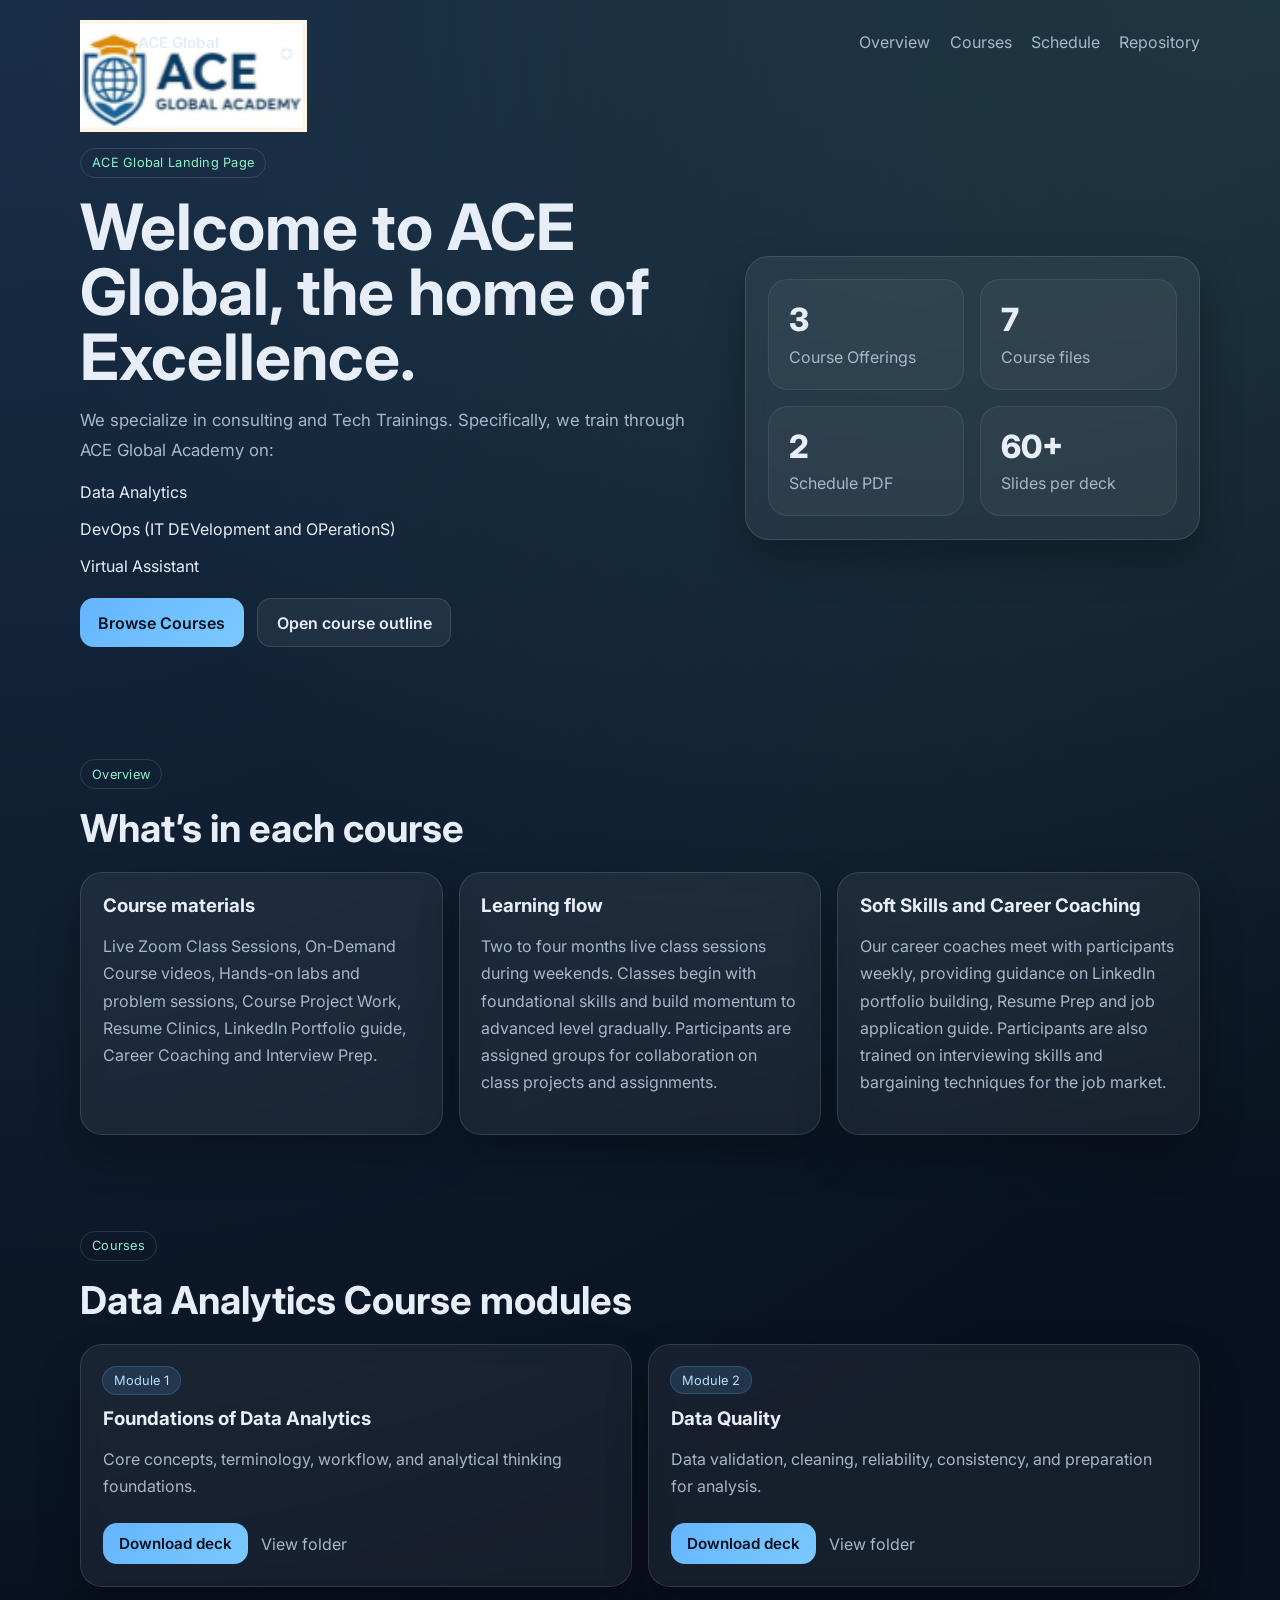
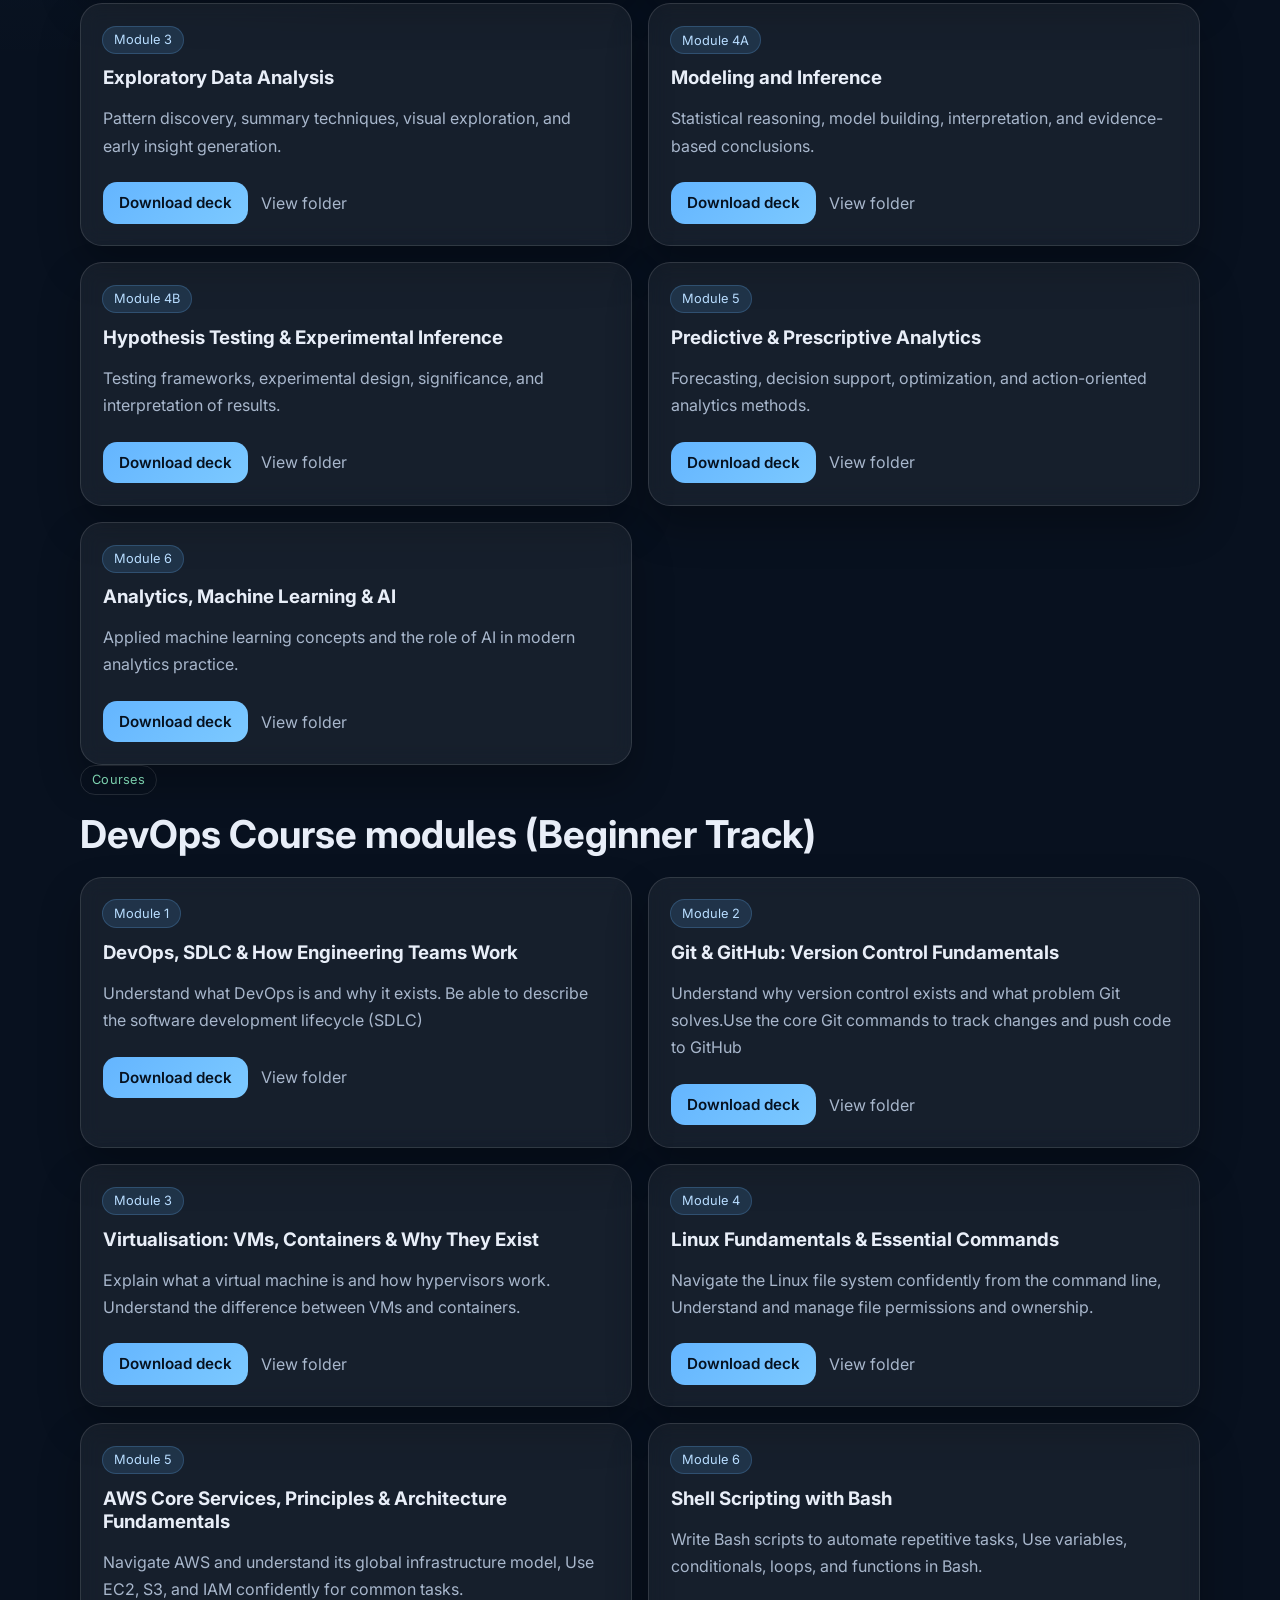
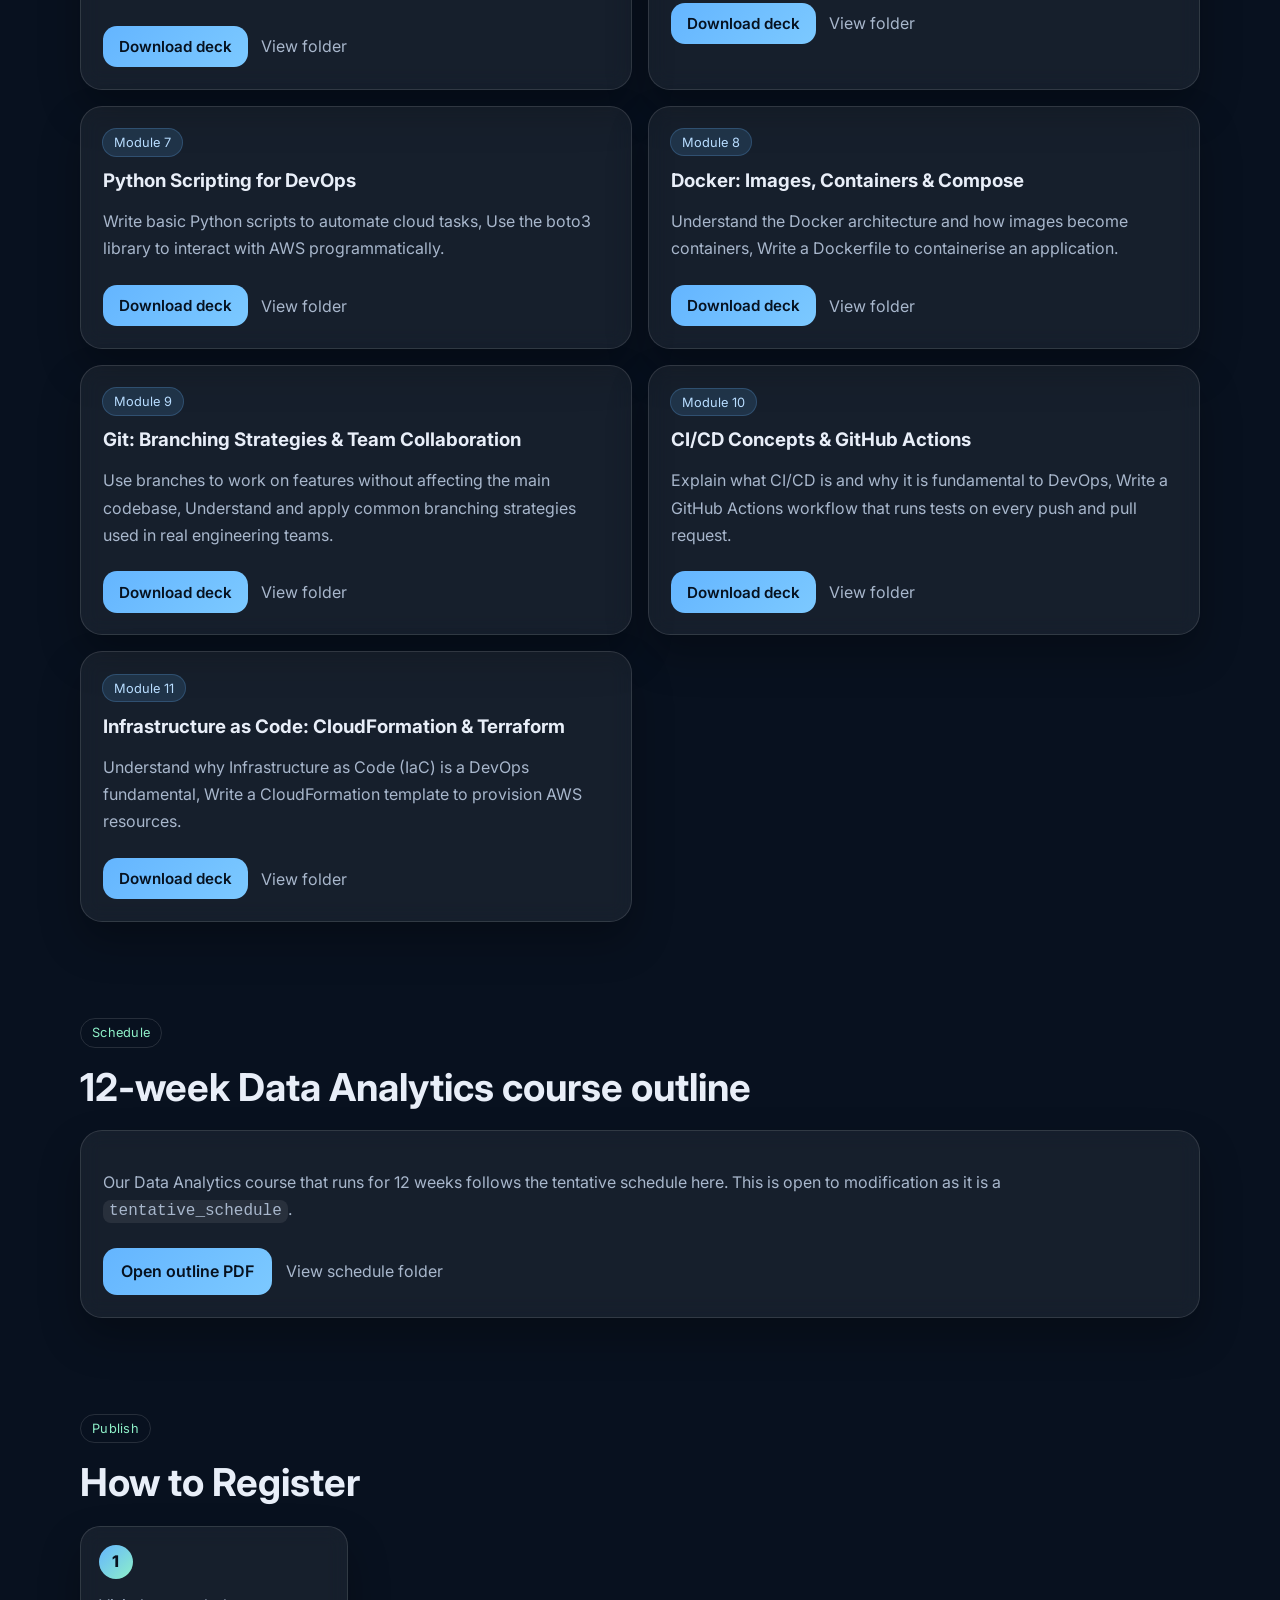
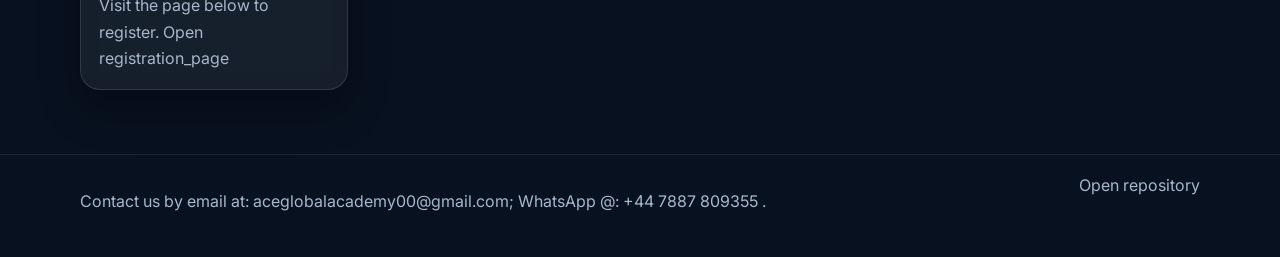
==== commit bdc21e56: "index fix" ====
--- a/index.html
+++ b/index.html
@@ -14,10 +14,11 @@
   <header class="hero">
     <nav class="nav container">
       <div class="brand">
-	      <div class="brand-mark"><img src="ACE.jpg"></div>
+	<div>
+	  <div class="brand-mark"><img src="ACE.jpg"></div>
+	</div>
         <div>
           <div class="brand-title">ACE Global</div>
-          <div class="brand-subtitle">ACE Global Academy Portal</div>
         </div>
       </div>
       <div class="nav-links">
